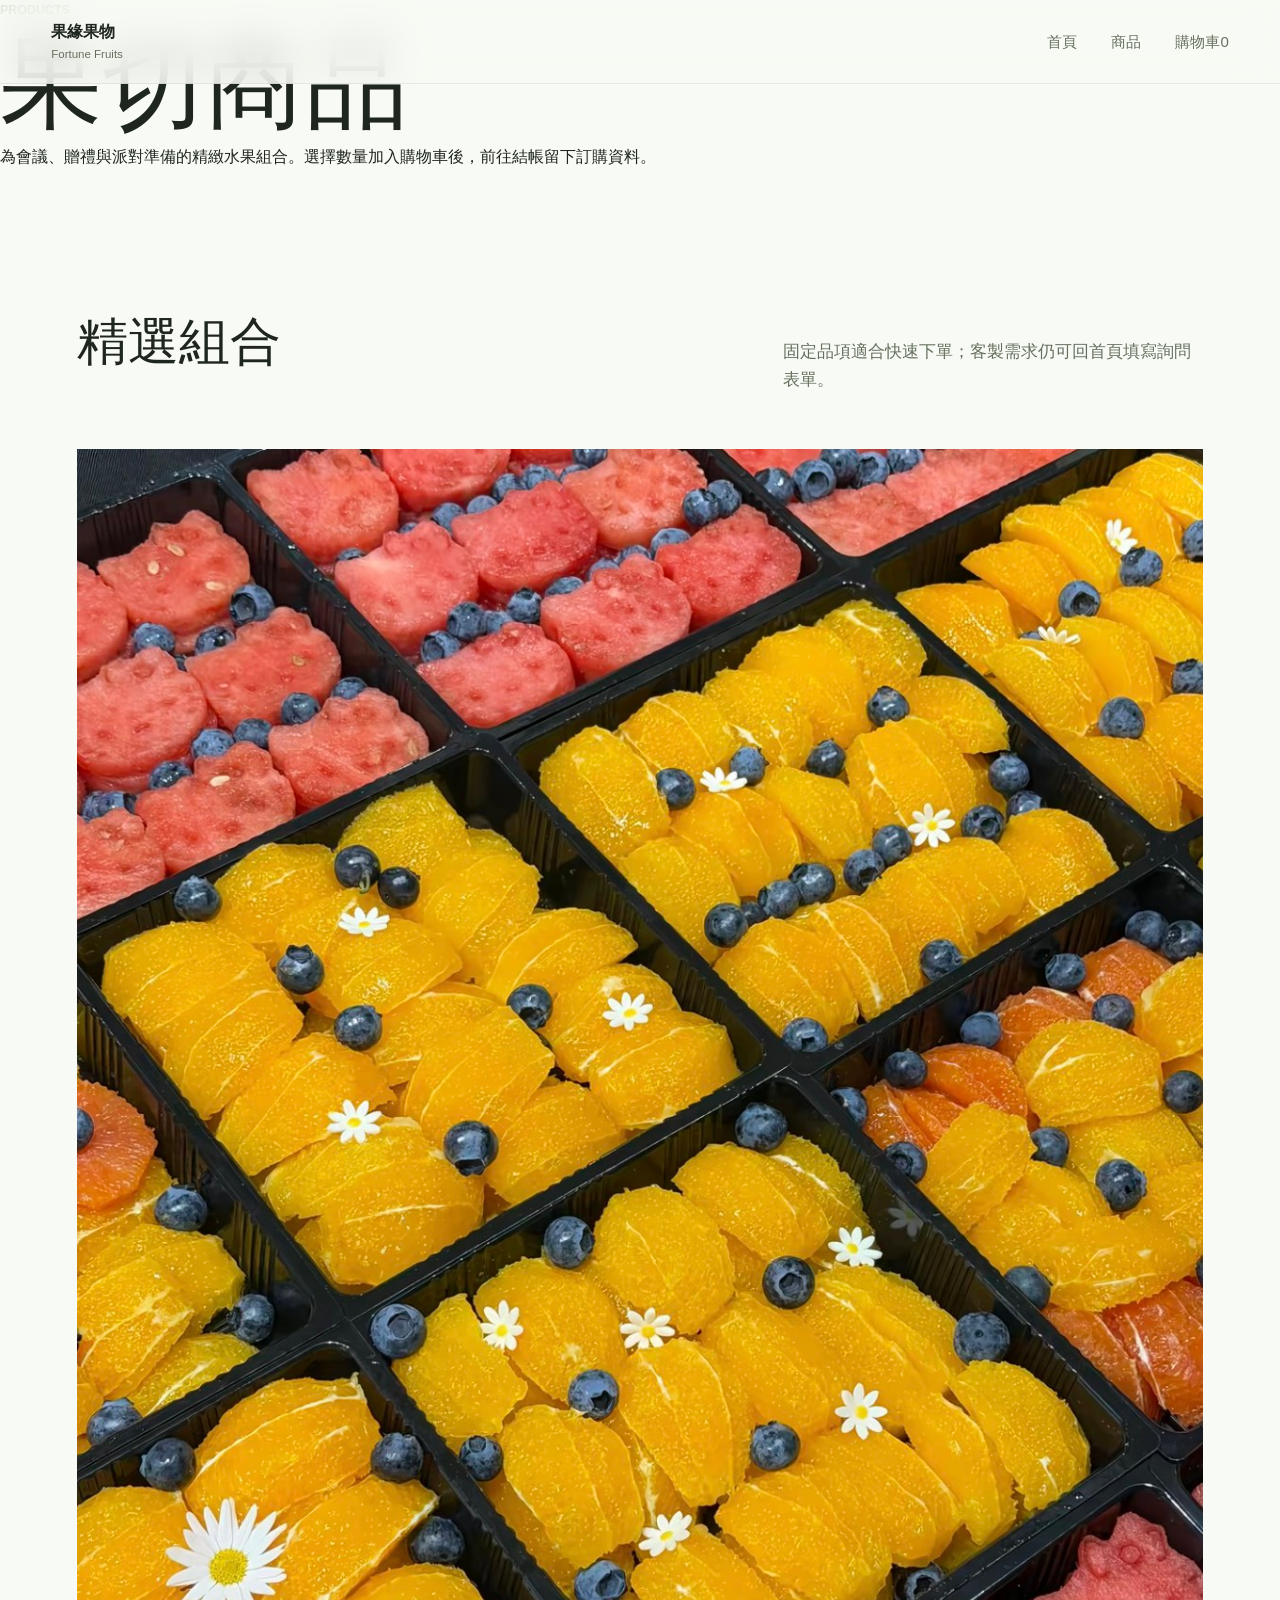
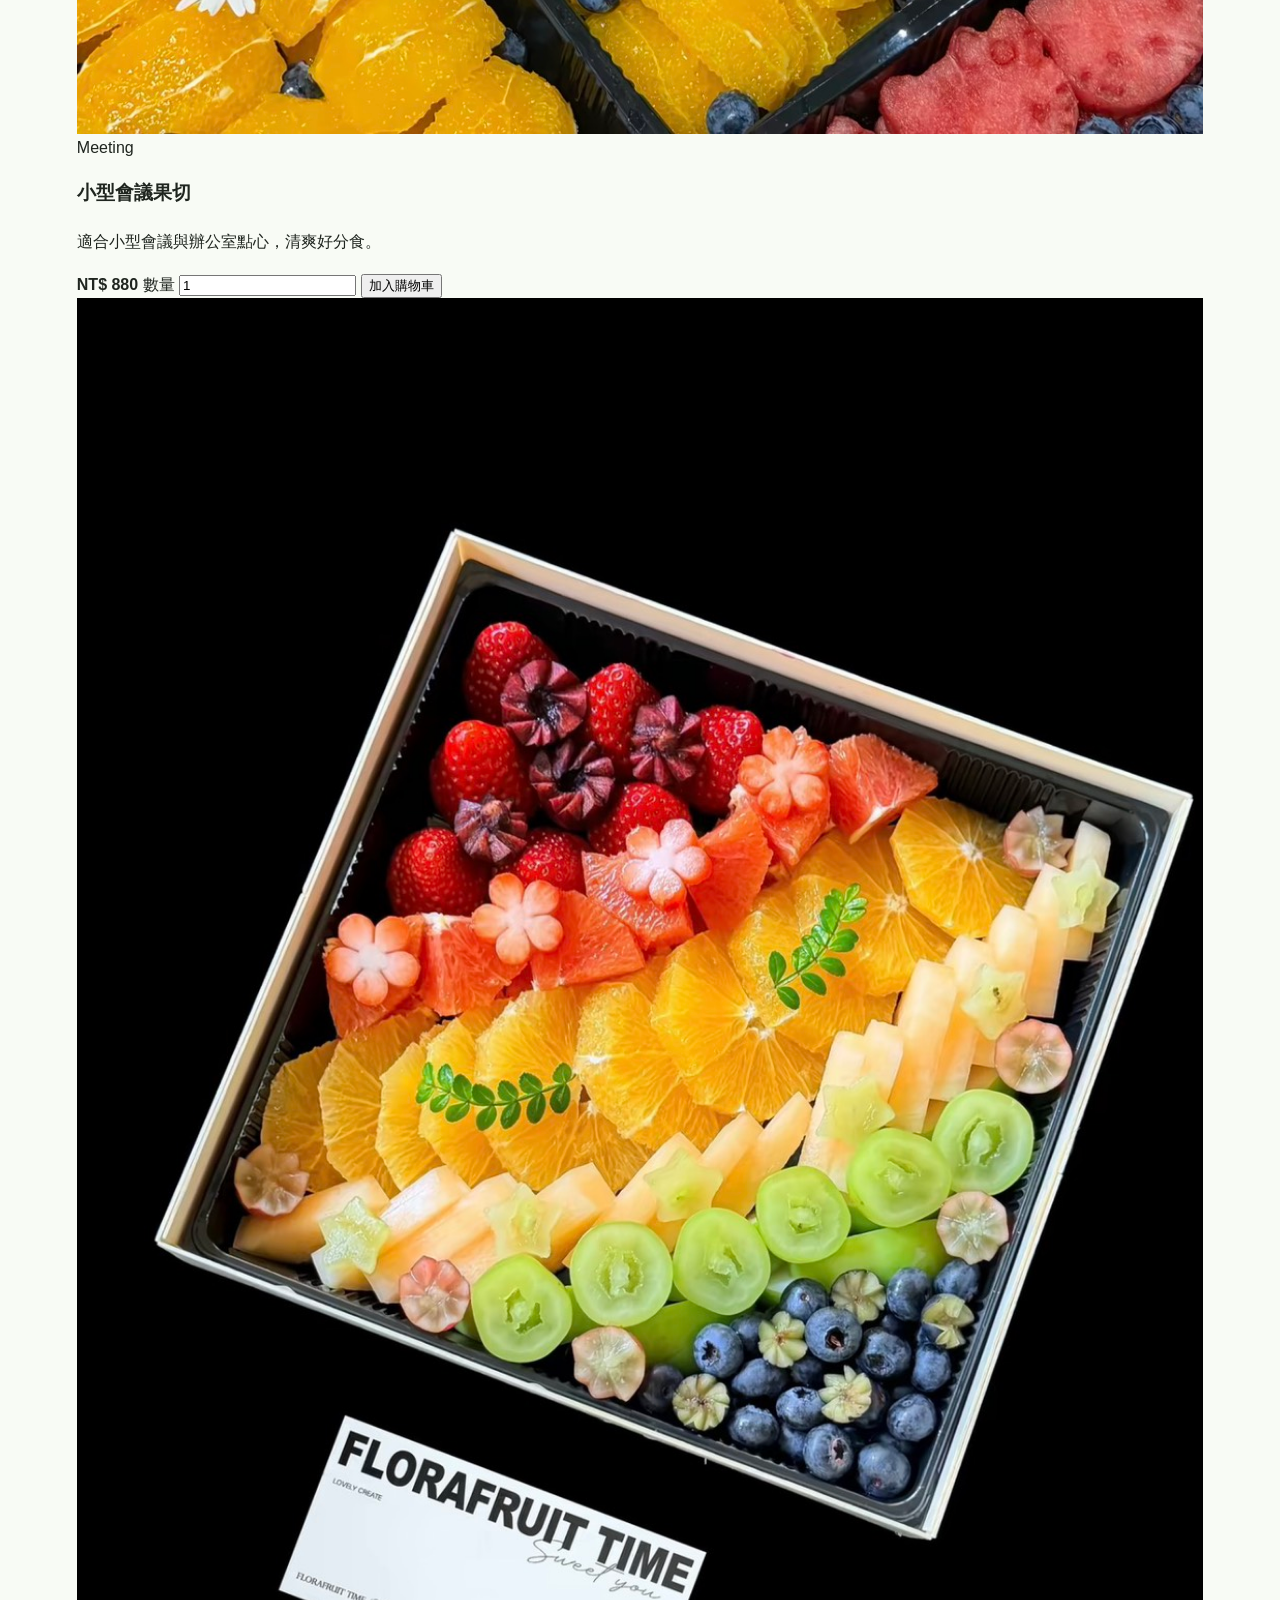
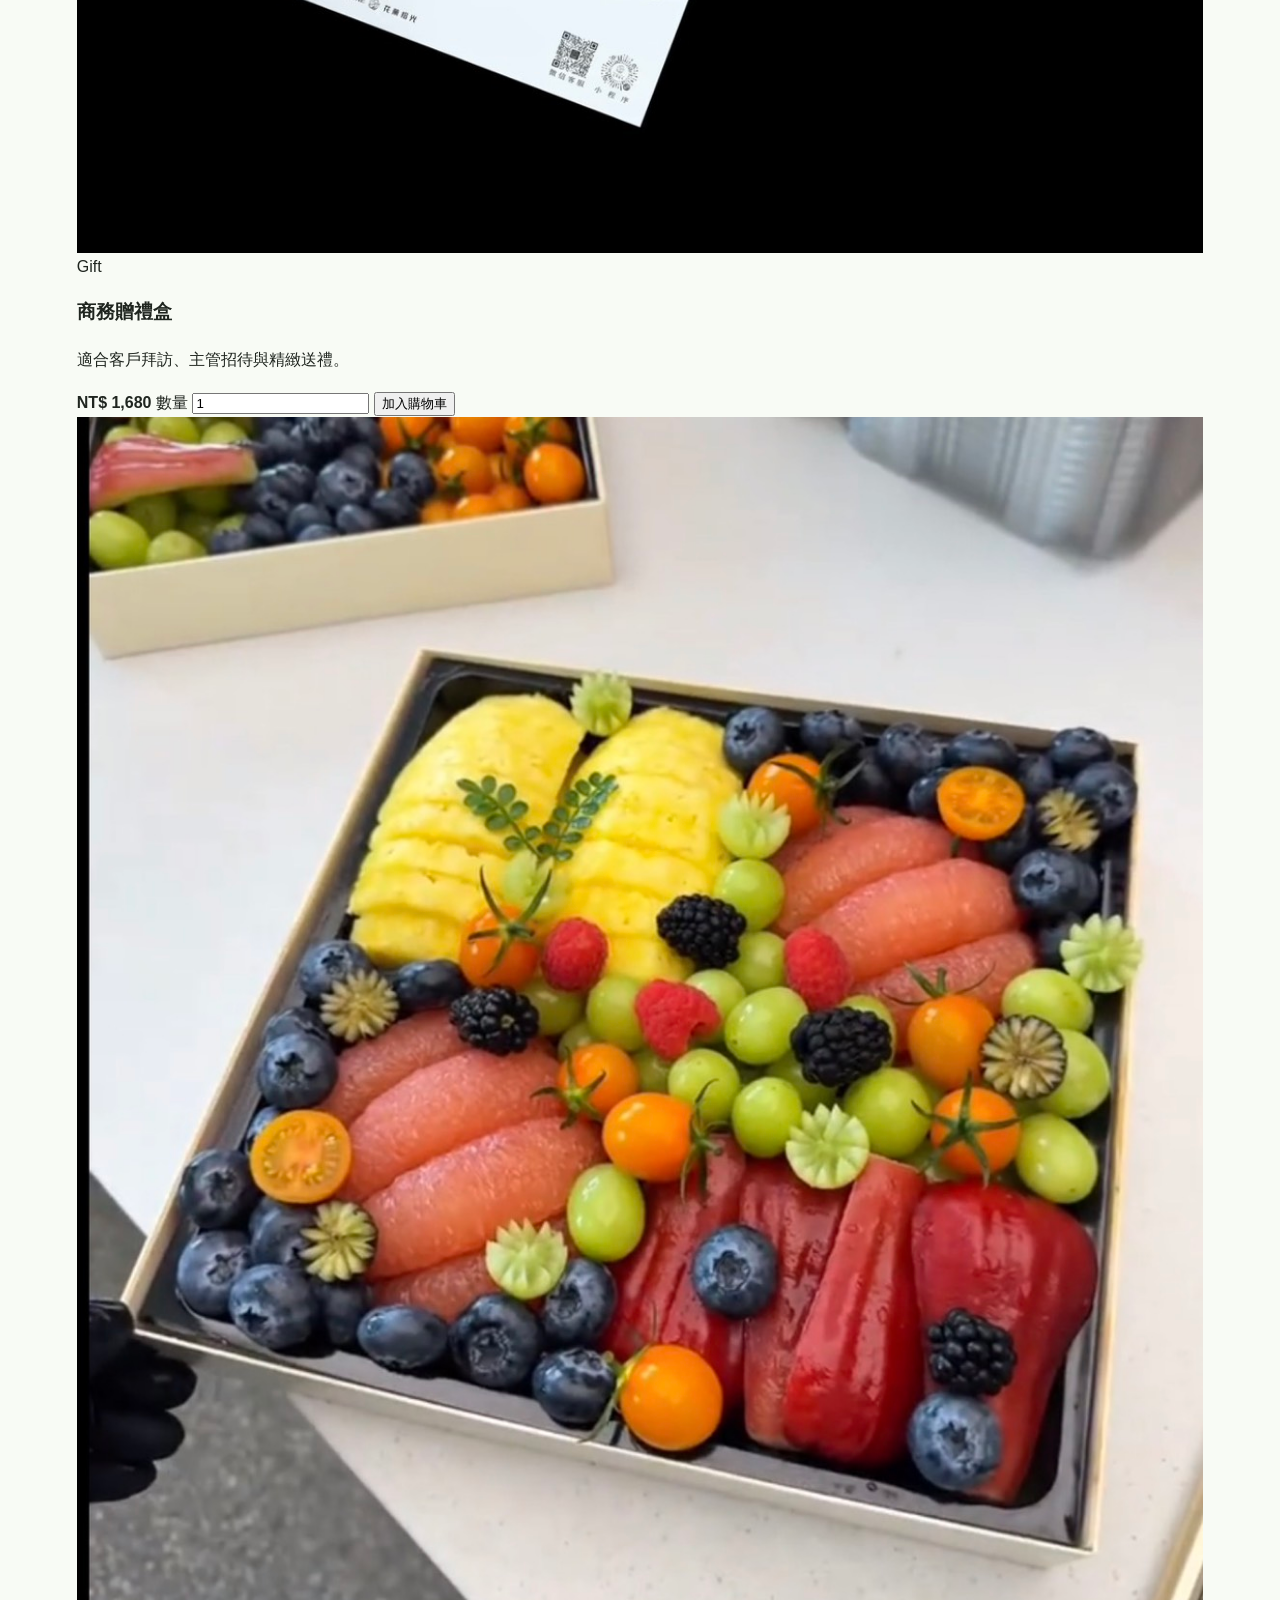
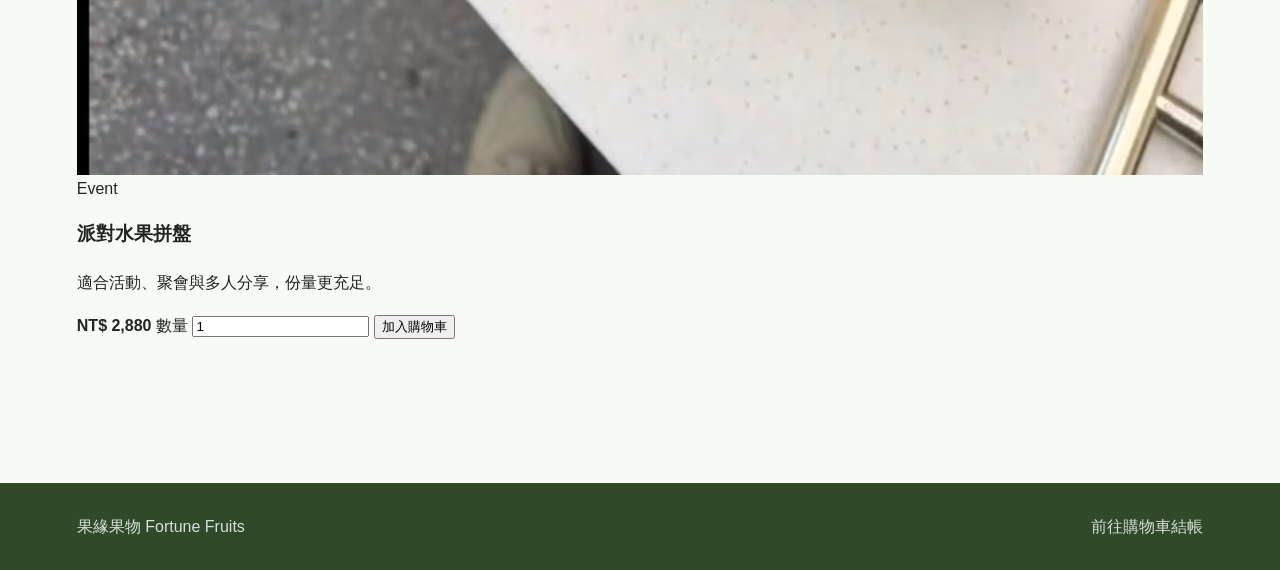
==== products.html @ e6de158f "feat: add product and checkout pages" ====
<!doctype html>
<html lang="zh-Hant">
  <head>
    <meta charset="utf-8" />
    <meta name="viewport" content="width=device-width, initial-scale=1" />
    <meta
      name="description"
      content="果緣果物 Fortune Fruits 精選果切商品，可加入購物車後送出訂購需求。"
    />
    <title>商品 | 果緣果物 Fortune Fruits</title>
    <link rel="stylesheet" href="styles.css" />
    <script src="commerce.js" defer></script>
  </head>
  <body class="shop-page" data-page="products">
    <header class="site-header" aria-label="網站導覽">
      <a class="brand-mark" href="index.html" aria-label="回首頁">
        <span>果緣果物</span>
        <small>Fortune Fruits</small>
      </a>
      <nav class="site-nav">
        <a href="index.html">首頁</a>
        <a href="products.html" aria-current="page">商品</a>
        <a href="checkout.html">購物車<span class="cart-count" data-cart-count>0</span></a>
      </nav>
    </header>

    <main>
      <section class="shop-hero">
        <p class="eyebrow">Products</p>
        <h1>果切商品</h1>
        <p>
          為會議、贈禮與派對準備的精緻水果組合。選擇數量加入購物車後，前往結帳留下訂購資料。
        </p>
      </section>

      <section class="section product-section" aria-labelledby="products-title">
        <div class="section-heading">
          <h2 id="products-title">精選組合</h2>
          <p>固定品項適合快速下單；客製需求仍可回首頁填寫詢問表單。</p>
        </div>

        <div class="product-grid">
          <article class="product-card" data-product-id="small-meeting-fruit">
            <img src="assets/idea1.jpg" alt="小型會議果切盤" />
            <div class="product-card-body">
              <p class="product-tag">Meeting</p>
              <h3>小型會議果切</h3>
              <p>適合小型會議與辦公室點心，清爽好分食。</p>
              <strong class="product-price">NT$ 880</strong>
              <label>
                數量
                <input class="quantity-input" type="number" min="1" value="1" data-quantity />
              </label>
              <button type="button" data-add-to-cart>加入購物車</button>
            </div>
          </article>

          <article class="product-card" data-product-id="business-gift-box">
            <img src="assets/idea2.jpg" alt="商務贈禮水果禮盒" />
            <div class="product-card-body">
              <p class="product-tag">Gift</p>
              <h3>商務贈禮盒</h3>
              <p>適合客戶拜訪、主管招待與精緻送禮。</p>
              <strong class="product-price">NT$ 1,680</strong>
              <label>
                數量
                <input class="quantity-input" type="number" min="1" value="1" data-quantity />
              </label>
              <button type="button" data-add-to-cart>加入購物車</button>
            </div>
          </article>

          <article class="product-card" data-product-id="party-platter">
            <img src="assets/idea3.jpg" alt="派對活動水果拼盤" />
            <div class="product-card-body">
              <p class="product-tag">Event</p>
              <h3>派對水果拼盤</h3>
              <p>適合活動、聚會與多人分享，份量更充足。</p>
              <strong class="product-price">NT$ 2,880</strong>
              <label>
                數量
                <input class="quantity-input" type="number" min="1" value="1" data-quantity />
              </label>
              <button type="button" data-add-to-cart>加入購物車</button>
            </div>
          </article>
        </div>

        <p class="shop-status" data-shop-status role="status" aria-live="polite"></p>
      </section>
    </main>

    <footer class="site-footer">
      <p>果緣果物 Fortune Fruits</p>
      <p><a href="checkout.html">前往購物車結帳</a></p>
    </footer>
  </body>
</html>
---- styles.css ----
:root {
  --paper: #f8fbf5;
  --cream: #e9f1df;
  --ink: #1f251f;
  --muted: #66705f;
  --leaf: #496b3b;
  --leaf-dark: #2f4929;
  --citrus: #f3b536;
  --berry: #b94b52;
  --line: rgba(31, 37, 31, 0.14);
  --shadow: 0 22px 60px rgba(31, 37, 31, 0.14);
}

* {
  box-sizing: border-box;
}

html {
  scroll-behavior: smooth;
}

body {
  margin: 0;
  background: var(--paper);
  color: var(--ink);
  font-family: "Noto Sans TC", "Microsoft JhengHei", "PingFang TC", Arial, sans-serif;
  line-height: 1.7;
}

img {
  display: block;
  width: 100%;
  height: 100%;
  object-fit: cover;
}

a {
  color: inherit;
  text-decoration: none;
}

.site-header {
  position: fixed;
  top: 0;
  left: 0;
  right: 0;
  z-index: 20;
  display: flex;
  align-items: center;
  justify-content: space-between;
  gap: 24px;
  padding: 18px clamp(20px, 4vw, 56px);
  background: rgba(248, 251, 245, 0.82);
  border-bottom: 1px solid rgba(31, 37, 31, 0.08);
  backdrop-filter: blur(18px);
}

.brand-mark {
  display: grid;
  gap: 0;
  font-weight: 700;
  letter-spacing: 0;
}

.brand-mark small {
  color: var(--muted);
  font-size: 0.72rem;
  font-weight: 500;
}

.site-nav {
  display: flex;
  align-items: center;
  gap: clamp(14px, 3vw, 34px);
  color: var(--muted);
  font-size: 0.94rem;
}

.site-nav a:hover,
.site-nav a:focus-visible {
  color: var(--leaf-dark);
}

.hero {
  min-height: 94vh;
  display: grid;
  grid-template-columns: minmax(0, 1.08fr) minmax(340px, 0.92fr);
  align-items: stretch;
  padding-top: 76px;
  background: linear-gradient(90deg, rgba(248, 251, 245, 0.2), rgba(233, 241, 223, 0.82));
}

.hero-media {
  min-height: 620px;
  overflow: hidden;
}

.hero-copy {
  display: flex;
  flex-direction: column;
  justify-content: center;
  align-items: flex-start;
  padding: clamp(40px, 7vw, 92px);
}

.eyebrow,
.section-kicker {
  margin: 0 0 14px;
  color: var(--leaf);
  font-size: 0.78rem;
  font-weight: 700;
  letter-spacing: 0;
  text-transform: uppercase;
}

h1,
h2,
h3,
p {
  margin-top: 0;
}

h1 {
  margin-bottom: 10px;
  font-family: Georgia, "Times New Roman", serif;
  font-size: clamp(3rem, 8vw, 7.2rem);
  line-height: 0.95;
  font-weight: 500;
  letter-spacing: 0;
}

.hero-offer {
  margin-bottom: 22px;
  color: var(--leaf-dark);
  font-size: clamp(1.2rem, 2.2vw, 1.8rem);
  font-weight: 700;
}

.hero-text {
  max-width: 520px;
  margin-bottom: 34px;
  color: var(--muted);
  font-size: 1.05rem;
}

.primary-action,
.quick-links a,
.contact-form button {
  display: inline-flex;
  min-height: 48px;
  align-items: center;
  justify-content: center;
  border: 1px solid var(--leaf-dark);
  background: var(--leaf-dark);
  color: #fff;
  padding: 12px 22px;
  font-weight: 700;
  transition: transform 180ms ease, background 180ms ease, color 180ms ease;
}

.primary-action:hover,
.quick-links a:hover,
.contact-form button:hover {
  transform: translateY(-2px);
  background: var(--ink);
}

.section {
  padding: clamp(72px, 10vw, 132px) clamp(20px, 6vw, 86px);
}

.story-section {
  max-width: 980px;
}

.story-section h2,
.section-heading h2,
.occasions-section h2,
.process-section h2,
.contact-intro h2 {
  max-width: 760px;
  font-family: Georgia, "Times New Roman", serif;
  font-size: clamp(2rem, 4vw, 4.4rem);
  line-height: 1.08;
  font-weight: 500;
  letter-spacing: 0;
}

.story-section p,
.section-heading p,
.contact-intro p {
  max-width: 700px;
  color: var(--muted);
  font-size: 1.05rem;
}

.gallery-section {
  background: #fff;
}

.section-heading {
  display: grid;
  grid-template-columns: minmax(0, 1fr) minmax(260px, 420px);
  gap: 32px;
  align-items: end;
  margin-bottom: 38px;
}

.gallery-grid {
  display: grid;
  grid-template-columns: repeat(4, minmax(0, 1fr));
  grid-auto-rows: minmax(220px, 30vw);
  gap: 16px;
}

.gallery-item {
  position: relative;
  min-height: 260px;
  margin: 0;
  overflow: hidden;
  background: var(--cream);
}

.gallery-item.large {
  grid-column: span 2;
  grid-row: span 2;
}

.gallery-item.wide {
  grid-column: span 2;
}

.gallery-item figcaption {
  position: absolute;
  left: 16px;
  bottom: 16px;
  background: rgba(248, 251, 245, 0.9);
  color: var(--leaf-dark);
  padding: 8px 12px;
  font-weight: 700;
}

.occasions-section {
  background: var(--paper);
}

.occasion-list {
  display: grid;
  grid-template-columns: repeat(4, minmax(0, 1fr));
  gap: 1px;
  margin-top: 34px;
  border: 1px solid var(--line);
  background: var(--line);
}

.occasion-list article {
  min-height: 210px;
  padding: 26px;
  background: var(--paper);
}

.occasion-list h3 {
  margin-bottom: 14px;
  color: var(--leaf-dark);
}

.occasion-list p,
.process-list p {
  color: var(--muted);
}

.service-note {
  margin-top: 28px;
  color: var(--berry);
  font-weight: 700;
}

.process-section {
  background: var(--cream);
}

.process-list {
  display: grid;
  grid-template-columns: repeat(4, minmax(0, 1fr));
  gap: 18px;
  padding: 0;
  margin: 38px 0 0;
  list-style: none;
}

.process-list li {
  min-height: 230px;
  padding: 28px;
  background: rgba(255, 255, 255, 0.72);
  border: 1px solid rgba(31, 37, 31, 0.08);
}

.process-list span {
  display: block;
  margin-bottom: 38px;
  color: var(--citrus);
  font-family: Georgia, "Times New Roman", serif;
  font-size: 2.2rem;
}

.process-list strong {
  display: block;
  margin-bottom: 10px;
  font-size: 1.15rem;
}

.contact-section {
  display: grid;
  grid-template-columns: minmax(0, 0.9fr) minmax(320px, 1.1fr);
  gap: clamp(36px, 6vw, 80px);
  background: #fff;
}

.quick-links {
  display: flex;
  flex-wrap: wrap;
  gap: 12px;
  margin-top: 30px;
}

.quick-links a {
  min-width: 120px;
  background: transparent;
  color: var(--leaf-dark);
}

.quick-links a:hover {
  color: #fff;
}

.contact-form {
  display: grid;
  grid-template-columns: repeat(2, minmax(0, 1fr));
  gap: 18px;
  padding: clamp(24px, 4vw, 42px);
  background: var(--paper);
  box-shadow: var(--shadow);
}

.contact-form label {
  display: grid;
  gap: 8px;
  color: var(--leaf-dark);
  font-weight: 700;
}

.contact-form .full {
  grid-column: 1 / -1;
}

.contact-form input,
.contact-form select,
.contact-form textarea {
  width: 100%;
  border: 1px solid var(--line);
  background: #fff;
  color: var(--ink);
  font: inherit;
  padding: 12px 14px;
}

.contact-form input:focus,
.contact-form select:focus,
.contact-form textarea:focus {
  outline: 2px solid rgba(73, 107, 59, 0.28);
  border-color: var(--leaf);
}

.contact-form button,
.form-status {
  grid-column: 1 / -1;
}

.field-error {
  min-height: 20px;
  color: #a33b3f;
  font-size: 0.86rem;
  font-weight: 500;
}

.form-status {
  min-height: 24px;
  margin: 0;
  color: var(--leaf-dark);
  font-weight: 700;
}

.site-footer {
  display: flex;
  justify-content: space-between;
  gap: 24px;
  padding: 30px clamp(20px, 6vw, 86px);
  background: var(--leaf-dark);
  color: rgba(255, 255, 255, 0.82);
}

.site-footer p {
  margin: 0;
}

@media (max-width: 980px) {
  .hero,
  .contact-section,
  .section-heading {
    grid-template-columns: 1fr;
  }

  .hero-media {
    min-height: 54vh;
  }

  .hero-copy {
    padding-top: 44px;
  }

  .gallery-grid,
  .occasion-list,
  .process-list {
    grid-template-columns: repeat(2, minmax(0, 1fr));
  }
}

@media (max-width: 760px) {
  .site-header {
    position: static;
    align-items: flex-start;
    padding: 16px 18px;
  }

  .site-nav {
    gap: 12px;
    font-size: 0.88rem;
  }

  .hero {
    min-height: auto;
    padding-top: 0;
  }

  .hero-media {
    min-height: 48vh;
  }

  .gallery-grid,
  .occasion-list,
  .process-list,
  .contact-form {
    grid-template-columns: 1fr;
  }

  .gallery-item.large,
  .gallery-item.wide {
    grid-column: auto;
    grid-row: auto;
  }

  .gallery-item {
    aspect-ratio: 4 / 5;
    min-height: 0;
  }

  .contact-form {
    padding: 16px;
  }

  .site-footer {
    display: grid;
  }
}
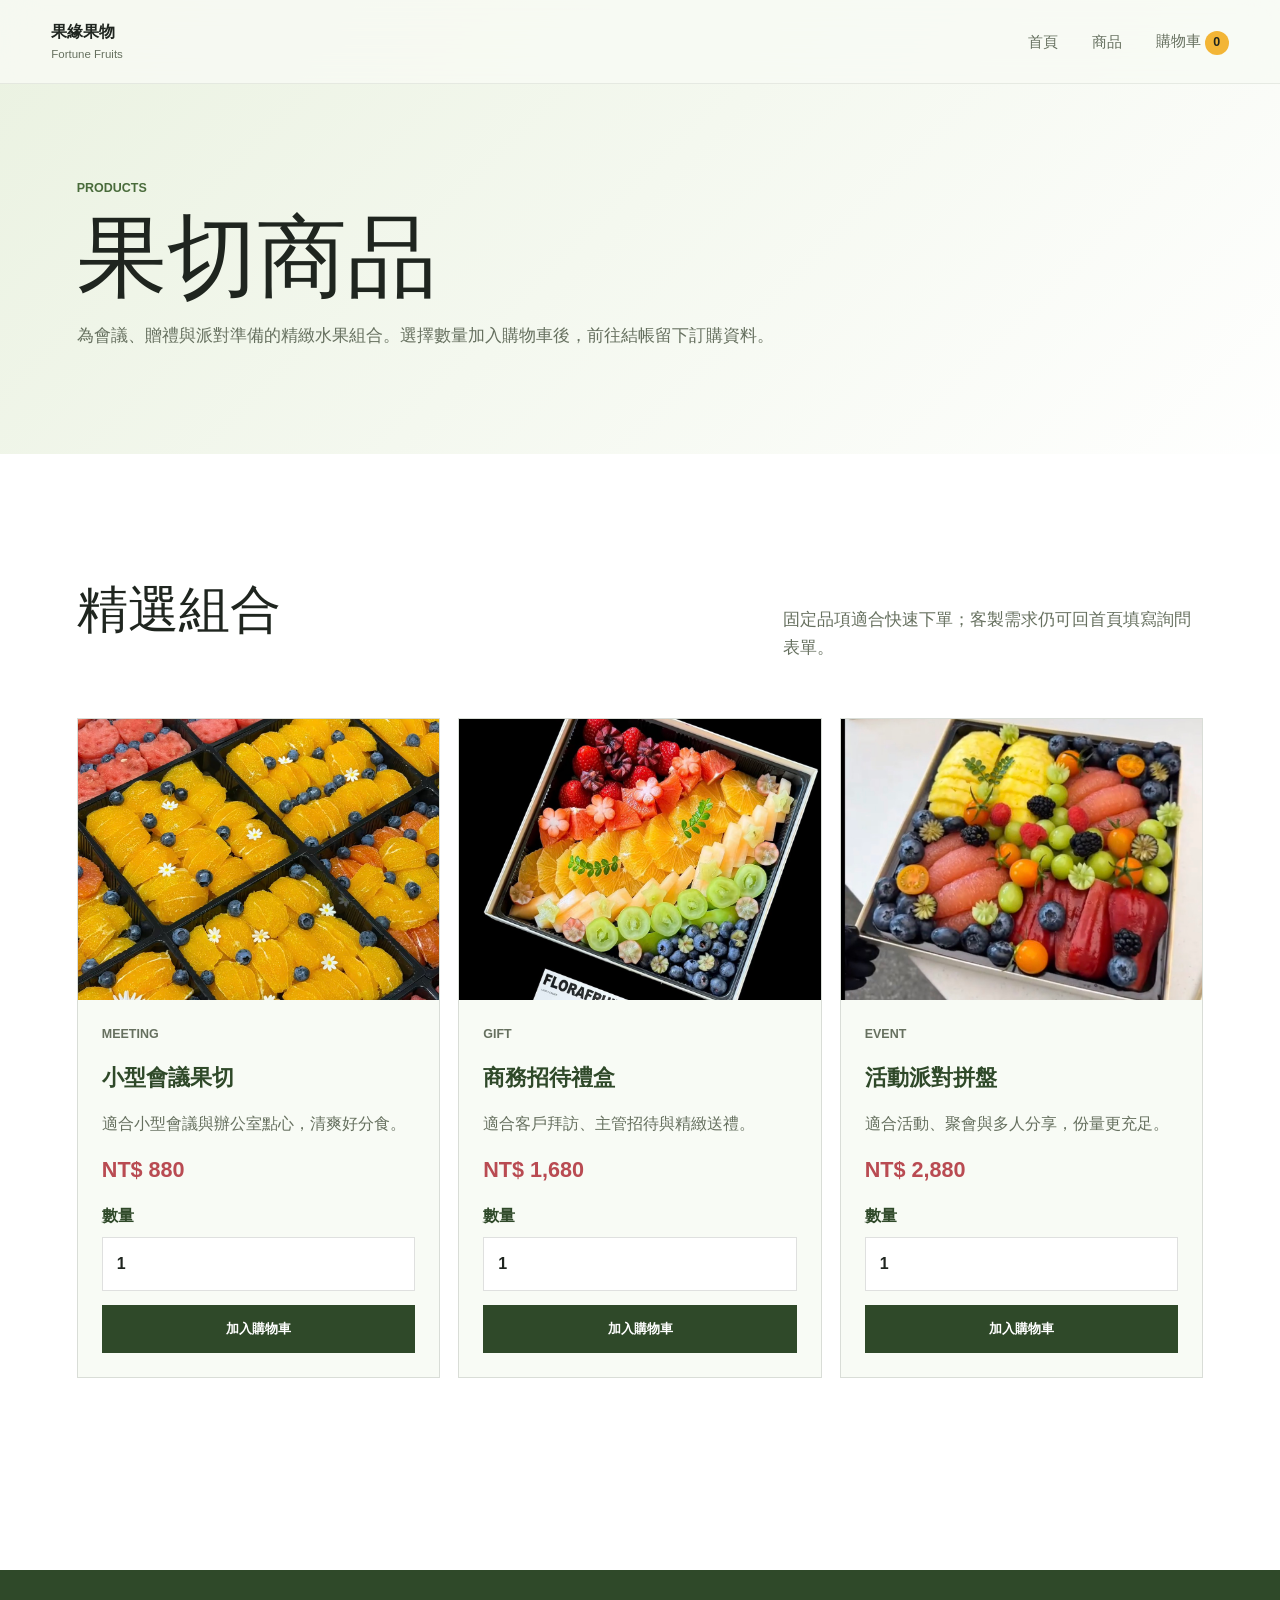
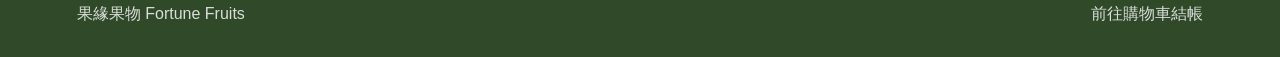
==== commit 2ea71d0b: "fix: align commerce copy with approved spec" ====
--- a/products.html
+++ b/products.html
@@ -59,7 +59,7 @@
             <img src="assets/idea2.jpg" alt="商務贈禮水果禮盒" />
             <div class="product-card-body">
               <p class="product-tag">Gift</p>
-              <h3>商務贈禮盒</h3>
+              <h3>商務招待禮盒</h3>
               <p>適合客戶拜訪、主管招待與精緻送禮。</p>
               <strong class="product-price">NT$ 1,680</strong>
               <label>
@@ -74,7 +74,7 @@
             <img src="assets/idea3.jpg" alt="派對活動水果拼盤" />
             <div class="product-card-body">
               <p class="product-tag">Event</p>
-              <h3>派對水果拼盤</h3>
+              <h3>活動派對拼盤</h3>
               <p>適合活動、聚會與多人分享，份量更充足。</p>
               <strong class="product-price">NT$ 2,880</strong>
               <label>
--- a/styles.css
+++ b/styles.css
@@ -403,6 +403,219 @@
   margin: 0;
 }
 
+.shop-page {
+  background: var(--paper);
+}
+
+.shop-hero {
+  padding: calc(76px + clamp(64px, 8vw, 110px)) clamp(20px, 6vw, 86px) clamp(48px, 7vw, 86px);
+  background: linear-gradient(135deg, rgba(233, 241, 223, 0.92), rgba(255, 255, 255, 0.92));
+}
+
+.shop-hero h1 {
+  max-width: 780px;
+  margin-bottom: 20px;
+  font-family: Georgia, "Times New Roman", serif;
+  font-size: clamp(2.8rem, 7vw, 6.5rem);
+  line-height: 0.98;
+  font-weight: 500;
+}
+
+.shop-hero p:not(.eyebrow) {
+  max-width: 720px;
+  color: var(--muted);
+  font-size: 1.08rem;
+}
+
+.cart-count {
+  display: inline-flex;
+  min-width: 24px;
+  min-height: 24px;
+  align-items: center;
+  justify-content: center;
+  margin-left: 4px;
+  border-radius: 999px;
+  background: var(--citrus);
+  color: var(--ink);
+  font-size: 0.78rem;
+  font-weight: 800;
+}
+
+.product-section {
+  background: #fff;
+}
+
+.product-grid {
+  display: grid;
+  grid-template-columns: repeat(3, minmax(0, 1fr));
+  gap: 18px;
+}
+
+.product-card {
+  display: grid;
+  grid-template-rows: minmax(260px, 22vw) 1fr;
+  overflow: hidden;
+  border: 1px solid var(--line);
+  background: var(--paper);
+}
+
+.product-card-body {
+  display: grid;
+  gap: 14px;
+  padding: 24px;
+}
+
+.product-tag {
+  margin: 0;
+  color: var(--leaf);
+  font-size: 0.78rem;
+  font-weight: 800;
+  text-transform: uppercase;
+}
+
+.product-card h3 {
+  margin-bottom: 0;
+  color: var(--leaf-dark);
+  font-size: 1.35rem;
+}
+
+.product-card p {
+  margin-bottom: 0;
+  color: var(--muted);
+}
+
+.product-price {
+  color: var(--berry);
+  font-size: 1.35rem;
+}
+
+.product-card label,
+.checkout-form label,
+.cart-line label {
+  display: grid;
+  gap: 8px;
+  color: var(--leaf-dark);
+  font-weight: 700;
+}
+
+.quantity-input,
+.cart-line input,
+.checkout-form input,
+.checkout-form textarea {
+  width: 100%;
+  border: 1px solid var(--line);
+  background: #fff;
+  color: var(--ink);
+  font: inherit;
+  padding: 12px 14px;
+}
+
+.product-card button,
+.cart-line button,
+.checkout-form button {
+  display: inline-flex;
+  min-height: 48px;
+  align-items: center;
+  justify-content: center;
+  border: 1px solid var(--leaf-dark);
+  background: var(--leaf-dark);
+  color: #fff;
+  padding: 12px 18px;
+  font-weight: 800;
+  cursor: pointer;
+}
+
+.cart-line button {
+  background: transparent;
+  color: var(--leaf-dark);
+}
+
+.shop-status {
+  min-height: 26px;
+  margin-top: 22px;
+  color: var(--leaf-dark);
+  font-weight: 800;
+}
+
+.checkout-section {
+  background: #fff;
+}
+
+.checkout-layout {
+  display: grid;
+  grid-template-columns: minmax(0, 0.95fr) minmax(340px, 1.05fr);
+  gap: clamp(28px, 5vw, 72px);
+  align-items: start;
+}
+
+.cart-panel,
+.checkout-form,
+.order-summary {
+  border: 1px solid var(--line);
+  background: var(--paper);
+  padding: clamp(22px, 4vw, 36px);
+}
+
+.cart-items {
+  display: grid;
+  gap: 14px;
+}
+
+.cart-line {
+  display: grid;
+  grid-template-columns: minmax(0, 1fr) 96px minmax(110px, auto) auto;
+  gap: 14px;
+  align-items: center;
+  padding: 16px 0;
+  border-bottom: 1px solid var(--line);
+}
+
+.cart-line h3,
+.cart-line p {
+  margin: 0;
+}
+
+.cart-line p {
+  color: var(--muted);
+}
+
+.empty-cart[hidden],
+.order-summary[hidden],
+.checkout-form[hidden] {
+  display: none;
+}
+
+.cart-total-row {
+  display: flex;
+  justify-content: space-between;
+  gap: 18px;
+  margin-top: 24px;
+  padding-top: 20px;
+  border-top: 2px solid var(--leaf-dark);
+  font-size: 1.2rem;
+}
+
+.checkout-form {
+  display: grid;
+  grid-template-columns: repeat(2, minmax(0, 1fr));
+  gap: 18px;
+}
+
+.checkout-form h2,
+.checkout-form .full,
+.checkout-form button,
+.checkout-form .form-status {
+  grid-column: 1 / -1;
+}
+
+.order-summary {
+  margin-top: 28px;
+}
+
+.order-summary ul {
+  padding-left: 20px;
+}
+
 @media (max-width: 980px) {
   .hero,
   .contact-section,
@@ -410,6 +623,11 @@
     grid-template-columns: 1fr;
   }
 
+  .product-grid,
+  .checkout-layout {
+    grid-template-columns: 1fr;
+  }
+
   .hero-media {
     min-height: 54vh;
   }
@@ -442,6 +660,10 @@
     padding-top: 0;
   }
 
+  .shop-hero {
+    padding-top: 54px;
+  }
+
   .hero-media {
     min-height: 48vh;
   }
@@ -449,8 +671,19 @@
   .gallery-grid,
   .occasion-list,
   .process-list,
+  .product-grid,
+  .checkout-form,
+  .cart-line,
   .contact-form {
     grid-template-columns: 1fr;
+  }
+
+  .product-card {
+    grid-template-rows: auto 1fr;
+  }
+
+  .product-card img {
+    aspect-ratio: 4 / 3;
   }
 
   .gallery-item.large,
